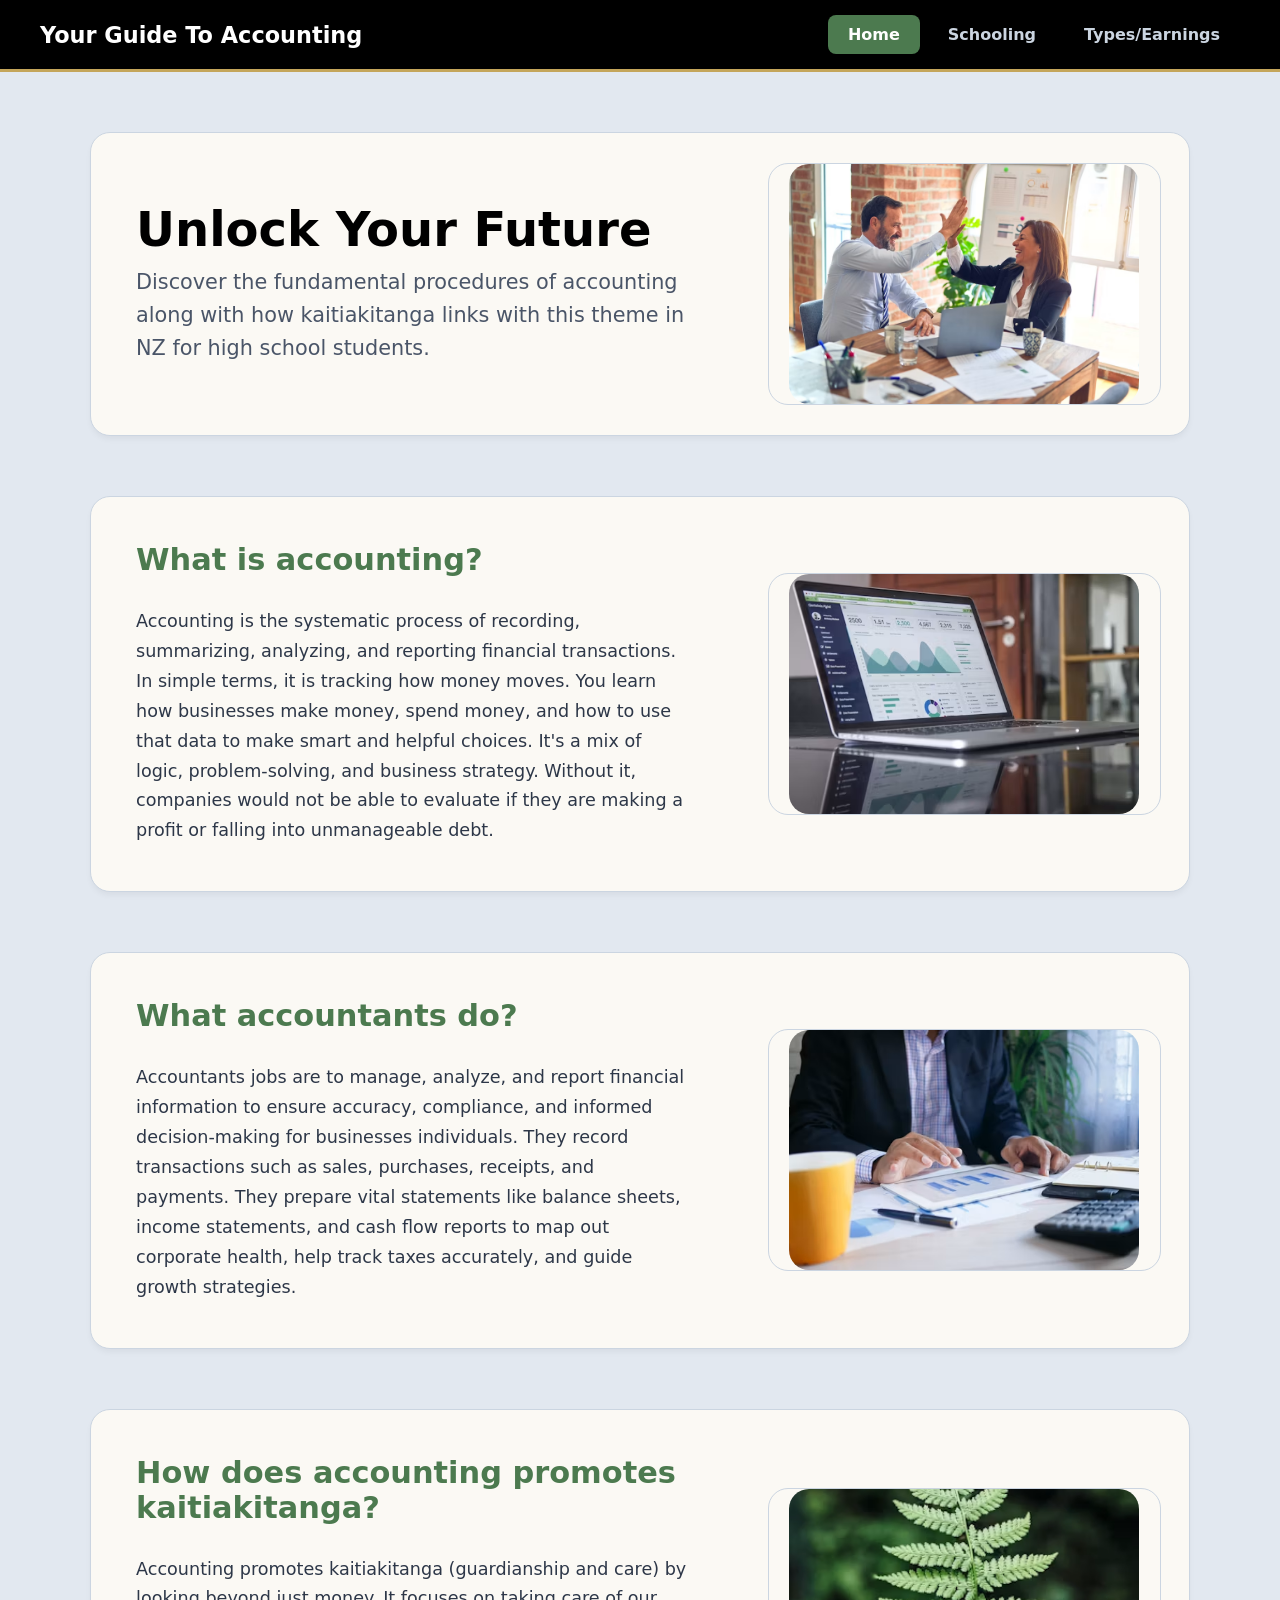
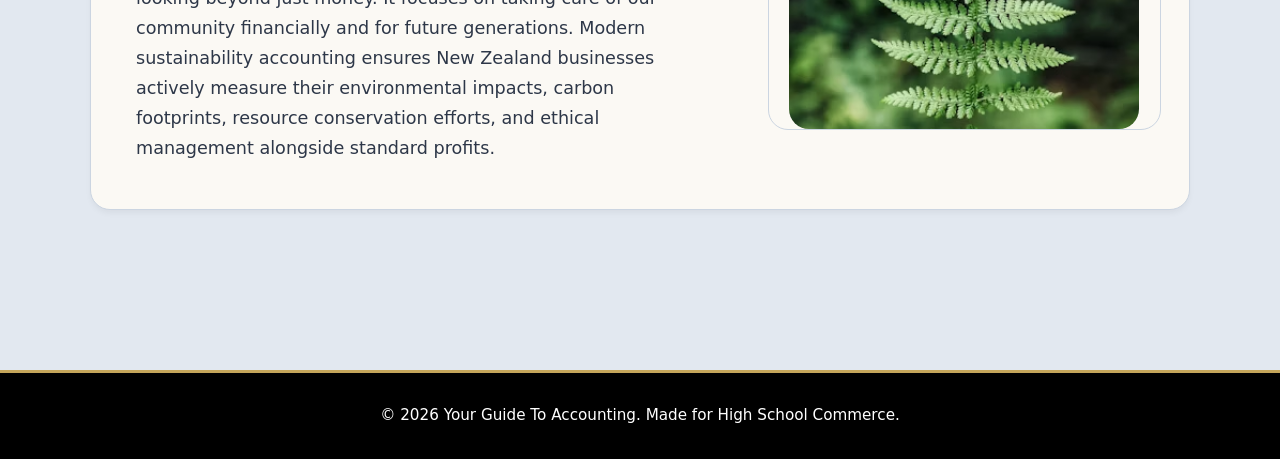
==== index.html @ c24c5341 "First upload of accounting website" ====
<!DOCTYPE html> 

<html lang="en"> 

<head> 

    <meta charset="UTF-8" /> 

    <meta name="viewport" content="width=device-width, initial-scale=1.0" /> 

    <title>Your Guide To Accounting - Home</title> 

    <!-- This links this page to our style.css file for all the colors and fonts --> 

    <link rel="stylesheet" href="style.css" /> 

</head> 

<body id="top"> <!-- The id="top" lets us make a jump button at the bottom to snap back here --> 

 

    <!-- This is the top banner that holds the title and our menu links --> 

    <header class="header-container"> 

        <span class="site-title">Your Guide To Accounting</span> 

        <!-- This is the navigation bar menu. Clicking a link opens that page --> 

        <ul class="navbar"> 

            <li><a href="index.html" class="active">Home</a></li> 

            <li><a href="schooling.html">Schooling</a></li> 

            <li><a href="earnings.html">Types/Earnings</a></li> 

        </ul> 

    </header> 

     

    <!-- This main tag holds all the actual paragraphs and images for the page --> 

    <main class="container"> 

         

        <!-- Row 1: Intro block that puts text on the left and a picture on the right --> 

        <section class="content-row"> 

            <div class="text-block"> 

                <h1 class="hero-title">Unlock Your Future</h1> 

                <p class="hero-subtitle"> 

                    Discover the fundamental procedures of accounting along with how kaitiakitanga links with this theme in NZ for high school students. 

                </p> 

            </div> 

            <div class="image-block"> 

                <img src="images/photo-1600880292203-757bb62b4baf.avif" alt="High school students collaborating on a project" /> 

            </div> 

        </section> 

 

        <!-- Row 2: What is accounting topic box --> 

        <section class="content-row"> 

            <div class="text-block"> 

                <h2>What is accounting?</h2> 

                <p> 

                    Accounting is the systematic process of recording, summarizing, analyzing, and reporting financial transactions. In simple terms, it is tracking how money moves. You learn how businesses make money, spend money, and how to use that data to make smart and helpful choices. It's a mix of logic, problem-solving, and business strategy. Without it, companies would not be able to evaluate if they are making a profit or falling into unmanageable debt. 

                </p> 

            </div> 

            <div class="image-block"> 

                <img src="images/photo-1460925895917-afdab827c52f.avif" alt="Laptop displaying a financial spreadsheet on a desk" /> 

            </div> 

        </section> 

         

        <!-- Row 3: What accountants do topic box --> 

        <section class="content-row"> 

            <div class="text-block"> 

                <h2>What accountants do?</h2> 

                <p> 

                    Accountants jobs are to manage, analyze, and report financial information to ensure accuracy, compliance, and informed decision-making for businesses individuals. They record transactions such as sales, purchases, receipts, and payments. They prepare vital statements like balance sheets, income statements, and cash flow reports to map out corporate health, help track taxes accurately, and guide growth strategies. 

                </p> 

            </div> 

            <div class="image-block"> 

                <img src="images/photo-1628348068343-c6a848d2b6dd.avif" alt="Accountant analyzing financial reports at a desk" /> 

            </div> 

        </section> 

 

        <!-- Row 4: Kaitiakitanga topic box --> 

        <section class="content-row"> 

            <div class="text-block"> 

                <h2>How does accounting promotes kaitiakitanga?</h2> 

                <p> 

                    Accounting promotes kaitiakitanga (guardianship and care) by looking beyond just money. It focuses on taking care of our community financially and for future generations. Modern sustainability accounting ensures New Zealand businesses actively measure their environmental impacts, carbon footprints, resource conservation efforts, and ethical management alongside standard profits. 

                </p> 

            </div> 

            <div class="image-block"> 

                <img src="images/photo-1599148401005-fe6d7497cb5e.avif" alt="Hand holding a green fern leaf" /> 

            </div> 

        </section> 

 

    </main> 

 

    <!-- This is the very bottom of our website with the copyright text --> 

    <footer class="site-footer"> 

        <p>&copy; 2026 Your Guide To Accounting. Made for High School Commerce.</p> 

    </footer> 

 

</body> 

</html>
---- style.css ----
/* GENERAL STYLES FOR THE WHOLE PAGE */ 

body {  

    margin: 0;  

    padding: 0;  

    font-family: system-ui, -apple-system, BlinkMacSystemFont, "Segoe UI", Roboto, sans-serif; 

    background-color: #e2e8f0; /* Soft silver grey background canvas */ 

    color: #000000;             

} 

 

h1 { 

    color: #000000; 

} 

 

h2 { 

    color: #4C7A4F;            /* Section titles use your Kawakawa Green */ 

    font-size: 1.9rem; 

    margin: 15px; 

    font-weight: 700; 

} 

 

p { 

    font-size: 1.1rem; 

    line-height: 1.7;  

    margin: 15px; 

    color: #2d3748;            /* Dark charcoal text for comfortable reading */ 

} 

 

/* TOP BAR MENU AND BUTTON STYLES */ 

.header-container { 

    display: flex; 

    justify-content: space-between;  

    align-items: center; 

    background-color: #000000;      /* Pure black navigation header bar */ 

    padding: 5px 40px; 

    border-bottom: 3px solid #C4A55A; /* Gold ribbon indicator under the navbar */ 

} 

 

.site-title { 

    font-size: 1.4rem; 

    font-weight: bold; 

    color: #ffffff; 

} 

 

.navbar { 

    list-style-type: none;  

    margin: 0;  

    padding: 10px 0;  

    display: flex;          

    gap: 8px;               

} 

 

.navbar li a {  

    display: block;  

    color: #cbd5e1;  

    text-align: center;  

    padding: 10px 20px;  

    text-decoration: none;  

    font-weight: 600; 

    transition: all 0.2s ease;  

} 

 

/* This triggers when the user hovers their mouse cursor over a menu item */ 

.navbar li a:hover {  

    color: #C4A55A; /* Menu links slide into Gold on hover */ 

} 

 

/* This colors the button for whatever page the user is currently looking at */ 

.navbar li a.active { 

    color: #ffffff; 

    background-color: #4C7A4F; /* Current page tag matches your Green hex */ 

    border-radius: 8px; 

} 

 

/* TWO COLUMN CONTENT ROW STYLES (TEXT + IMAGE SIDE-BY-SIDE) */ 

.container { 

    max-width: 1100px;  

    margin: 0 auto;     

    padding: 20px; 

    margin-top: 40px; 

} 

 

.content-row { 

    display: grid; 

    grid-template-columns: 1.2fr 0.8fr;  

    gap: 60px; 

    align-items: center; 

    margin-bottom: 60px; 

    background-color: #fbf9f4; /* CHANGED: Clean cream beige inside content boxes */ 

    padding: 30px; 

    border-radius: 20px; 

    border: 1px solid #cbd5e1; 

    box-shadow: 0 4px 6px -1px rgba(0, 0, 0, 0.05); 

} 

 

.text-block { 

    display: flex; 

    flex-direction: column; 

    justify-content: center; 

} 

 

.image-block { 

    width: 100%; 

    display: flex; 

    justify-content: center; 

    overflow: hidden;  

    border-radius: 20px; 

    border: 1px solid #cbd5e1; 

} 

 

.image-block img { 

    width: 100%; 

    max-width: 350px; 

    height: 240px;        

    object-fit: cover;    

    border-radius: 20px;  

    transition: transform 0.4s ease;  

} 

 

.image-block:hover img { 

    transform: scale(1.05);  

} 

 

.hero-title { 

    font-size: 3rem; 

    font-weight: 800; 

    margin: 15px 15px 5px 15px; 

    line-height: 1.1; 

} 

 

.hero-subtitle { 

    color: #4a5568; 

    font-size: 1.3rem; 

    font-weight: normal; 

    line-height: 1.6; 

    margin: 5px 15px 15px 15px; 

} 

 

/* SCHOOLING PATHWAY TIMELINE AND GRID STYLES */ 

.badge { 

    display: inline-block; 

    background-color: rgba(76, 122, 79, 0.1); /* Subtle green tint glow capsule */ 

    color: #4C7A4F;                           /* Green badge typography text */ 

    padding: 6px 14px; 

    border-radius: 100px; 

    font-size: 0.85rem; 

    font-weight: 600; 

    margin-bottom: 10px; 

    border: 1px solid rgba(76, 122, 79, 0.2); 

    margin-left: 15px; 

} 

 

.section-divider-title { 

    font-size: 2rem; 

    color: #000000; 

    font-weight: bold; 

    margin: 60px 15px 25px 15px; 

} 

 

.timeline-container { 

    display: grid; 

    grid-template-columns: repeat(3, 1fr); 

    gap: 25px; 

    margin: 15px; 

} 

 

.timeline-card { 

    background-color: #fbf9f4; /* CHANGED: Clean cream beige background for timeline cards */ 

    padding: 25px; 

    border-radius: 20px; 

    border: 1px solid #cbd5e1; 

    box-shadow: 0 4px 6px -1px rgba(0, 0, 0, 0.05); 

    transition: all 0.3s ease; 

} 

 

.timeline-card:hover { 

    transform: translateY(-5px);  

    border-color: #4C7A4F; /* Cards light up green on mouse focus hover */ 

} 

 

.card-header { 

    display: flex; 

    flex-direction: column; 

    gap: 8px; 

    margin-bottom: 15px; 

} 

 

.step-number { 

    align-self: flex-start; 

    background-color: #4C7A4F; /* Year tag boxes filled with Kawakawa Green */ 

    color: #ffffff; 

    font-weight: bold; 

    font-size: 0.85rem; 

    padding: 4px 10px; 

    border-radius: 6px; 

} 

 

.step-title { 

    color: #000000; 

    font-size: 1.4rem; 

    font-weight: bold; 

} 

 

.timeline-card p { 

    margin: 0; 

    font-size: 1rem; 

    color: #4a5568; 

    line-height: 1.6; 

} 

 

.info-grid { 

    display: grid; 

    grid-template-columns: 1fr 1fr; 

    gap: 30px; 

    margin: 15px; 

} 

 

.grid-card { 

    background-color: #fbf9f4; /* CHANGED: Clean cream beige backdrop for university path blocks */ 

    border-radius: 20px; 

    overflow: hidden; 

    border: 1px solid #cbd5e1; 

    box-shadow: 0 4px 6px -1px rgba(0, 0, 0, 0.05); 

    transition: border-color 0.3s ease; 

} 

 

.grid-card:hover { 

    border-color: #4C7A4F; /* University path cards highlight green on hover */ 

} 

 

.grid-image { 

    overflow: hidden; 

    width: 100%; 

    height: 220px; 

} 

 

.grid-image img { 

    width: 100%; 

    height: 100%; 

    object-fit: cover; 

    transition: transform 0.4s ease; 

} 

 

.grid-card:hover .grid-image img { 

    transform: scale(1.05); 

} 

 

.grid-content { 

    padding: 25px; 

} 

 

.grid-content h3 { 

    margin: 0 0 10px 0; 

    color: #000000; 

    font-size: 1.6rem; 

    font-weight: bold; 

} 

 

.grid-content p { 

    margin: 0; 

    font-size: 1.05rem; 

    color: #4a5568; 

    line-height: 1.6; 

} 

 

.top-link { 

    color: #4C7A4F; /* Back to top links set to Kawakawa Green */ 

    text-decoration: none; 

    font-size: 1rem; 

    font-weight: 600; 

    margin: 20px 15px; 

    display: inline-block; 

    transition: color 0.2s ease; 

} 

 

.top-link:hover { 

    color: #C4A55A; /* Link turns Gold when hovered */ 

} 

 

/* SALARY DATA TABLE STYLES */ 

.table-section { 

    margin: 60px 15px; 

} 

 

.table-wrapper { 

    overflow-x: auto;  

    border-radius: 16px; 

    border: 1px solid #cbd5e1; 

} 

 

.data-table { 

    width: 100%; 

    border-collapse: collapse;  

    background-color: #fbf9f4; /* CHANGED: Data table body background uses cream beige */ 

    text-align: left; 

    font-size: 1.05rem; 

} 

 

.data-table th { 

    background-color: #000000; /* Table row heading banner set to pure black */ 

    color: #ffffff;             

    padding: 18px 24px; 

    font-weight: 600; 

} 

 

.data-table td { 

    padding: 18px 24px; 

    border-bottom: 1px solid #cbd5e1; 

    color: #2d3748; 

} 

 

.data-table tbody tr:last-child td { 

    border-bottom: none;  

} 

 

.data-table tbody tr:hover td { 

    color: #000000; 

    background-color: rgba(76, 122, 79, 0.03); /* Soft row tracking hover tint */ 

} 

 

/* SITE FOOTER AREA STYLES */ 

.site-footer { 

    text-align: center; 

    padding: 30px; 

    margin-top: 80px; 

    border-top: 3px solid #C4A55A; /* Gold crown divider line above footer */ 

    background-color: #000000;     /* Solid black layout footer row wrap block */ 

} 

 

.site-footer p { 

    font-size: 0.95rem; 

    color: #ffffff; 

    margin: 0; 

}
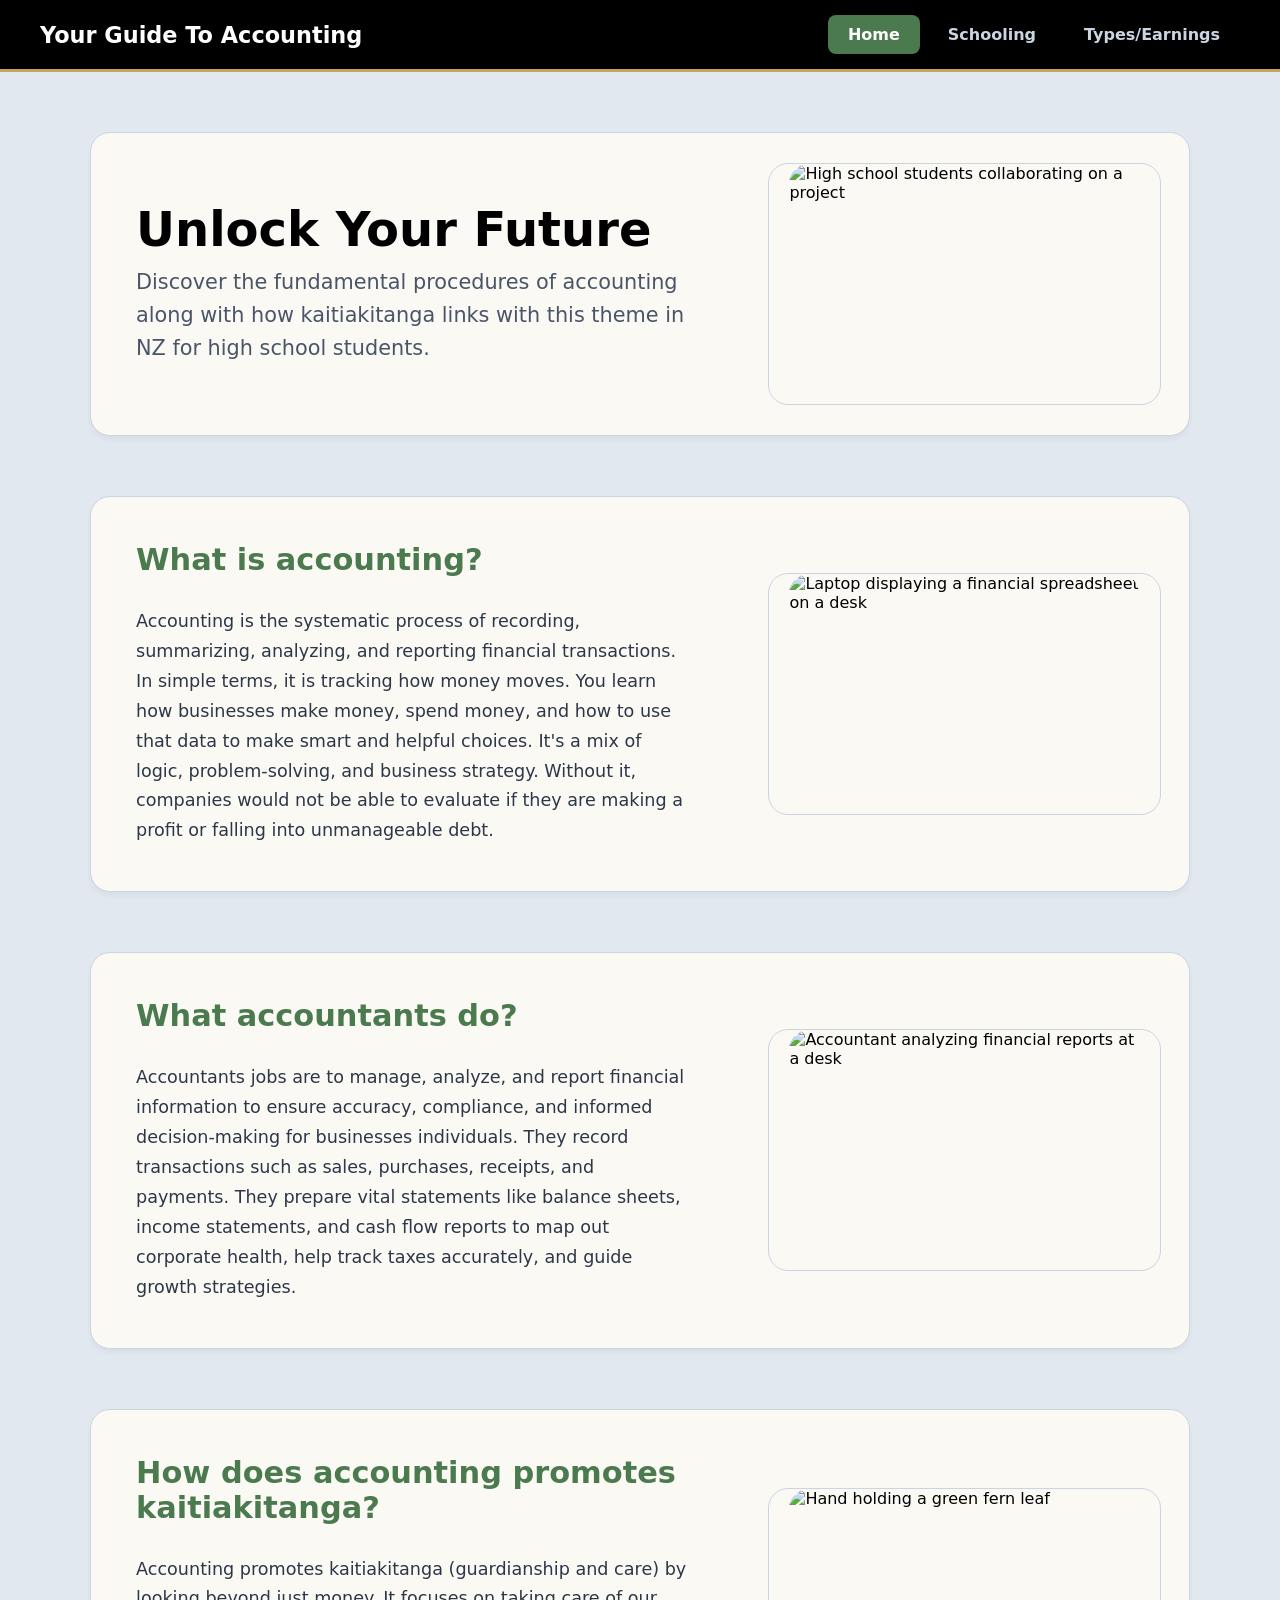
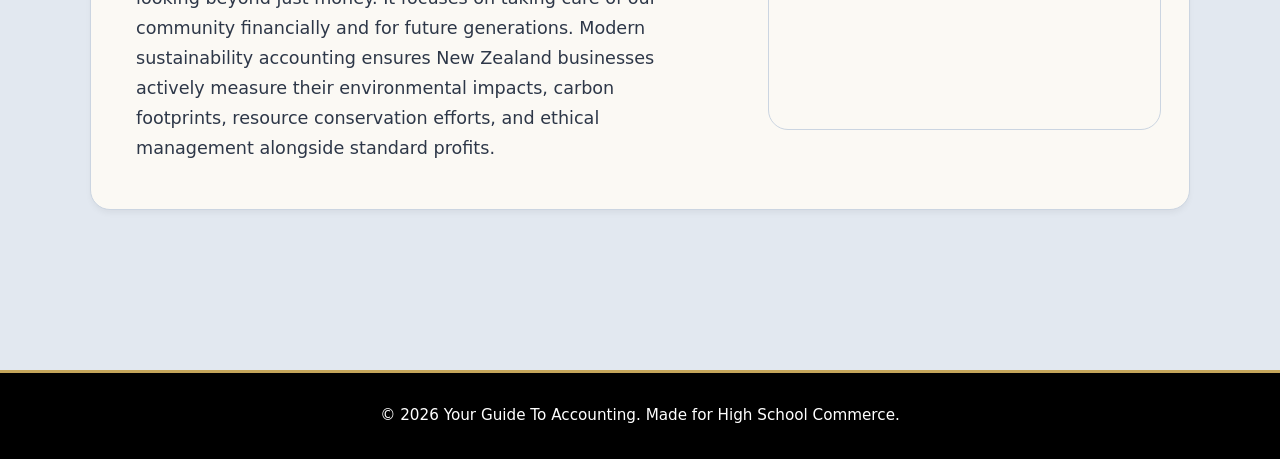
==== commit 3108c09c: "Rename of image files" ====
--- a/index.html
+++ b/index.html
@@ -1,171 +1,86 @@
 <!DOCTYPE html> 
-
 <html lang="en"> 
-
-<head> 
-
+<head>
     <meta charset="UTF-8" /> 
-
     <meta name="viewport" content="width=device-width, initial-scale=1.0" /> 
-
     <title>Your Guide To Accounting - Home</title> 
-
     <!-- This links this page to our style.css file for all the colors and fonts --> 
-
     <link rel="stylesheet" href="style.css" /> 
-
 </head> 
-
 <body id="top"> <!-- The id="top" lets us make a jump button at the bottom to snap back here --> 
 
- 
-
     <!-- This is the top banner that holds the title and our menu links --> 
-
     <header class="header-container"> 
-
         <span class="site-title">Your Guide To Accounting</span> 
-
         <!-- This is the navigation bar menu. Clicking a link opens that page --> 
-
         <ul class="navbar"> 
-
             <li><a href="index.html" class="active">Home</a></li> 
-
             <li><a href="schooling.html">Schooling</a></li> 
-
             <li><a href="earnings.html">Types/Earnings</a></li> 
-
         </ul> 
-
     </header> 
-
      
-
     <!-- This main tag holds all the actual paragraphs and images for the page --> 
-
     <main class="container"> 
-
          
-
         <!-- Row 1: Intro block that puts text on the left and a picture on the right --> 
-
         <section class="content-row"> 
-
             <div class="text-block"> 
-
                 <h1 class="hero-title">Unlock Your Future</h1> 
-
                 <p class="hero-subtitle"> 
-
                     Discover the fundamental procedures of accounting along with how kaitiakitanga links with this theme in NZ for high school students. 
-
                 </p> 
-
             </div> 
-
             <div class="image-block"> 
-
-                <img src="images/photo-1600880292203-757bb62b4baf.avif" alt="High school students collaborating on a project" /> 
-
+                <img src="assets/images/teamwork.avif" alt="High school students collaborating on a project" /> 
             </div> 
-
         </section> 
 
- 
-
         <!-- Row 2: What is accounting topic box --> 
-
         <section class="content-row"> 
-
             <div class="text-block"> 
-
                 <h2>What is accounting?</h2> 
-
                 <p> 
-
                     Accounting is the systematic process of recording, summarizing, analyzing, and reporting financial transactions. In simple terms, it is tracking how money moves. You learn how businesses make money, spend money, and how to use that data to make smart and helpful choices. It's a mix of logic, problem-solving, and business strategy. Without it, companies would not be able to evaluate if they are making a profit or falling into unmanageable debt. 
-
                 </p> 
-
             </div> 
-
             <div class="image-block"> 
-
-                <img src="images/photo-1460925895917-afdab827c52f.avif" alt="Laptop displaying a financial spreadsheet on a desk" /> 
-
+                <img src="assets/images/computer-with-business-overview.avif" alt="Laptop displaying a financial spreadsheet on a desk" /> 
             </div> 
-
+        </section> 
+         
+        <!-- Row 3: What accountants do topic box --> 
+        <section class="content-row"> 
+            <div class="text-block"> 
+                <h2>What accountants do?</h2> 
+                <p> 
+                    Accountants jobs are to manage, analyze, and report financial information to ensure accuracy, compliance, and informed decision-making for businesses individuals. They record transactions such as sales, purchases, receipts, and payments. They prepare vital statements like balance sheets, income statements, and cash flow reports to map out corporate health, help track taxes accurately, and guide growth strategies. 
+                </p> 
+            </div> 
+            <div class="image-block"> 
+                <img src="assets/images/computer-work.jpg" alt="Accountant analyzing financial reports at a desk" /> 
+            </div> 
         </section> 
 
-         
-
-        <!-- Row 3: What accountants do topic box --> 
-
+        <!-- Row 4: Kaitiakitanga topic box --> 
         <section class="content-row"> 
-
             <div class="text-block"> 
-
-                <h2>What accountants do?</h2> 
-
+                <h2>How does accounting promotes kaitiakitanga?</h2> 
                 <p> 
-
-                    Accountants jobs are to manage, analyze, and report financial information to ensure accuracy, compliance, and informed decision-making for businesses individuals. They record transactions such as sales, purchases, receipts, and payments. They prepare vital statements like balance sheets, income statements, and cash flow reports to map out corporate health, help track taxes accurately, and guide growth strategies. 
-
+                    Accounting promotes kaitiakitanga (guardianship and care) by looking beyond just money. It focuses on taking care of our community financially and for future generations. Modern sustainability accounting ensures New Zealand businesses actively measure their environmental impacts, carbon footprints, resource conservation efforts, and ethical management alongside standard profits. 
                 </p> 
-
             </div> 
-
             <div class="image-block"> 
-
-                <img src="images/photo-1628348068343-c6a848d2b6dd.avif" alt="Accountant analyzing financial reports at a desk" /> 
-
+                <img src="assets/images/kaitiakitanga.avif" alt="Hand holding a green fern leaf" /> 
             </div> 
-
         </section> 
-
- 
-
-        <!-- Row 4: Kaitiakitanga topic box --> 
-
-        <section class="content-row"> 
-
-            <div class="text-block"> 
-
-                <h2>How does accounting promotes kaitiakitanga?</h2> 
-
-                <p> 
-
-                    Accounting promotes kaitiakitanga (guardianship and care) by looking beyond just money. It focuses on taking care of our community financially and for future generations. Modern sustainability accounting ensures New Zealand businesses actively measure their environmental impacts, carbon footprints, resource conservation efforts, and ethical management alongside standard profits. 
-
-                </p> 
-
-            </div> 
-
-            <div class="image-block"> 
-
-                <img src="images/photo-1599148401005-fe6d7497cb5e.avif" alt="Hand holding a green fern leaf" /> 
-
-            </div> 
-
-        </section> 
-
- 
 
     </main> 
 
- 
-
     <!-- This is the very bottom of our website with the copyright text --> 
-
     <footer class="site-footer"> 
-
         <p>&copy; 2026 Your Guide To Accounting. Made for High School Commerce.</p> 
-
     </footer> 
 
- 
-
 </body> 
-
-</html> +</html>
--- a/style.css
+++ b/style.css
@@ -1,665 +1,334 @@
-/* GENERAL STYLES FOR THE WHOLE PAGE */ 
-
-body {  
-
-    margin: 0;  
-
-    padding: 0;  
-
-    font-family: system-ui, -apple-system, BlinkMacSystemFont, "Segoe UI", Roboto, sans-serif; 
-
-    background-color: #e2e8f0; /* Soft silver grey background canvas */ 
-
-    color: #000000;             
-
-} 
-
- 
-
-h1 { 
-
-    color: #000000; 
-
-} 
-
- 
-
-h2 { 
-
-    color: #4C7A4F;            /* Section titles use your Kawakawa Green */ 
-
-    font-size: 1.9rem; 
-
-    margin: 15px; 
-
-    font-weight: 700; 
-
-} 
-
- 
-
-p { 
-
-    font-size: 1.1rem; 
-
-    line-height: 1.7;  
-
-    margin: 15px; 
-
-    color: #2d3748;            /* Dark charcoal text for comfortable reading */ 
-
-} 
-
- 
-
-/* TOP BAR MENU AND BUTTON STYLES */ 
-
-.header-container { 
-
-    display: flex; 
-
-    justify-content: space-between;  
-
-    align-items: center; 
-
-    background-color: #000000;      /* Pure black navigation header bar */ 
-
-    padding: 5px 40px; 
-
-    border-bottom: 3px solid #C4A55A; /* Gold ribbon indicator under the navbar */ 
-
-} 
-
- 
-
-.site-title { 
-
-    font-size: 1.4rem; 
-
-    font-weight: bold; 
-
-    color: #ffffff; 
-
-} 
-
- 
-
-.navbar { 
-
-    list-style-type: none;  
-
-    margin: 0;  
-
-    padding: 10px 0;  
-
-    display: flex;          
-
-    gap: 8px;               
-
-} 
-
- 
-
-.navbar li a {  
-
-    display: block;  
-
-    color: #cbd5e1;  
-
-    text-align: center;  
-
-    padding: 10px 20px;  
-
-    text-decoration: none;  
-
-    font-weight: 600; 
-
-    transition: all 0.2s ease;  
-
-} 
-
- 
-
-/* This triggers when the user hovers their mouse cursor over a menu item */ 
-
-.navbar li a:hover {  
-
-    color: #C4A55A; /* Menu links slide into Gold on hover */ 
-
-} 
-
- 
-
-/* This colors the button for whatever page the user is currently looking at */ 
-
-.navbar li a.active { 
-
-    color: #ffffff; 
-
-    background-color: #4C7A4F; /* Current page tag matches your Green hex */ 
-
-    border-radius: 8px; 
-
-} 
-
- 
-
-/* TWO COLUMN CONTENT ROW STYLES (TEXT + IMAGE SIDE-BY-SIDE) */ 
-
-.container { 
-
-    max-width: 1100px;  
-
-    margin: 0 auto;     
-
-    padding: 20px; 
-
-    margin-top: 40px; 
-
-} 
-
- 
-
-.content-row { 
-
-    display: grid; 
-
-    grid-template-columns: 1.2fr 0.8fr;  
-
-    gap: 60px; 
-
-    align-items: center; 
-
-    margin-bottom: 60px; 
-
-    background-color: #fbf9f4; /* CHANGED: Clean cream beige inside content boxes */ 
-
-    padding: 30px; 
-
+/* GENERAL STYLES FOR THE WHOLE PAGE */
+body { 
+    margin: 0; 
+    padding: 0; 
+    font-family: system-ui, -apple-system, BlinkMacSystemFont, "Segoe UI", Roboto, sans-serif;
+    background-color: #e2e8f0; /* Soft silver grey background canvas */
+    color: #000000;            
+}
+
+h1 {
+    color: #000000;
+}
+
+h2 {
+    color: #4C7A4F;            /* Section titles use your Kawakawa Green */
+    font-size: 1.9rem;
+    margin: 15px;
+    font-weight: 700;
+}
+
+p {
+    font-size: 1.1rem;
+    line-height: 1.7; 
+    margin: 15px;
+    color: #2d3748;            /* Dark charcoal text for comfortable reading */
+}
+
+/* TOP BAR MENU AND BUTTON STYLES */
+.header-container {
+    display: flex;
+    justify-content: space-between; 
+    align-items: center;
+    background-color: #000000;      /* Pure black navigation header bar */
+    padding: 5px 40px;
+    border-bottom: 3px solid #C4A55A; /* Gold ribbon indicator under the navbar */
+}
+
+.site-title {
+    font-size: 1.4rem;
+    font-weight: bold;
+    color: #ffffff;
+}
+
+.navbar {
+    list-style-type: none; 
+    margin: 0; 
+    padding: 10px 0; 
+    display: flex;         
+    gap: 8px;              
+}
+
+.navbar li a { 
+    display: block; 
+    color: #cbd5e1; 
+    text-align: center; 
+    padding: 10px 20px; 
+    text-decoration: none; 
+    font-weight: 600;
+    transition: all 0.2s ease; 
+}
+
+/* This triggers when the user hovers their mouse cursor over a menu item */
+.navbar li a:hover { 
+    color: #C4A55A; /* Menu links slide into Gold on hover */
+}
+
+/* This colors the button for whatever page the user is currently looking at */
+.navbar li a.active {
+    color: #ffffff;
+    background-color: #4C7A4F; /* Current page tag matches your Green hex */
+    border-radius: 8px;
+}
+
+/* TWO COLUMN CONTENT ROW STYLES (TEXT + IMAGE SIDE-BY-SIDE) */
+.container {
+    max-width: 1100px; 
+    margin: 0 auto;    
+    padding: 20px;
+    margin-top: 40px;
+}
+
+.content-row {
+    display: grid;
+    grid-template-columns: 1.2fr 0.8fr; 
+    gap: 60px;
+    align-items: center;
+    margin-bottom: 60px;
+    background-color: #fbf9f4; /* Clean cream beige inside content boxes */
+    padding: 30px;
+    border-radius: 20px;
+    border: 1px solid #cbd5e1;
+    box-shadow: 0 4px 6px -1px rgba(0, 0, 0, 0.05);
+}
+
+.text-block {
+    display: flex;
+    flex-direction: column;
+    justify-content: center;
+}
+
+.image-block {
+    width: 100%;
+    display: flex;
+    justify-content: center;
+    overflow: hidden; 
+    border-radius: 20px;
+    border: 1px solid #cbd5e1;
+}
+
+.image-block img {
+    width: 100%;
+    max-width: 350px;
+    height: 240px;       
+    object-fit: cover;   
     border-radius: 20px; 
-
-    border: 1px solid #cbd5e1; 
-
-    box-shadow: 0 4px 6px -1px rgba(0, 0, 0, 0.05); 
-
-} 
-
- 
-
-.text-block { 
-
-    display: flex; 
-
-    flex-direction: column; 
-
-    justify-content: center; 
-
-} 
-
- 
-
-.image-block { 
-
-    width: 100%; 
-
-    display: flex; 
-
-    justify-content: center; 
-
-    overflow: hidden;  
-
-    border-radius: 20px; 
-
-    border: 1px solid #cbd5e1; 
-
-} 
-
- 
-
-.image-block img { 
-
-    width: 100%; 
-
-    max-width: 350px; 
-
-    height: 240px;        
-
-    object-fit: cover;    
-
-    border-radius: 20px;  
-
-    transition: transform 0.4s ease;  
-
-} 
-
- 
-
-.image-block:hover img { 
-
-    transform: scale(1.05);  
-
-} 
-
- 
-
-.hero-title { 
-
-    font-size: 3rem; 
-
-    font-weight: 800; 
-
-    margin: 15px 15px 5px 15px; 
-
-    line-height: 1.1; 
-
-} 
-
- 
-
-.hero-subtitle { 
-
-    color: #4a5568; 
-
-    font-size: 1.3rem; 
-
-    font-weight: normal; 
-
-    line-height: 1.6; 
-
-    margin: 5px 15px 15px 15px; 
-
-} 
-
- 
-
-/* SCHOOLING PATHWAY TIMELINE AND GRID STYLES */ 
-
-.badge { 
-
-    display: inline-block; 
-
-    background-color: rgba(76, 122, 79, 0.1); /* Subtle green tint glow capsule */ 
-
-    color: #4C7A4F;                           /* Green badge typography text */ 
-
-    padding: 6px 14px; 
-
-    border-radius: 100px; 
-
-    font-size: 0.85rem; 
-
-    font-weight: 600; 
-
-    margin-bottom: 10px; 
-
-    border: 1px solid rgba(76, 122, 79, 0.2); 
-
-    margin-left: 15px; 
-
-} 
-
- 
-
-.section-divider-title { 
-
-    font-size: 2rem; 
-
-    color: #000000; 
-
-    font-weight: bold; 
-
-    margin: 60px 15px 25px 15px; 
-
-} 
-
- 
-
-.timeline-container { 
-
-    display: grid; 
-
-    grid-template-columns: repeat(3, 1fr); 
-
-    gap: 25px; 
-
-    margin: 15px; 
-
-} 
-
- 
-
-.timeline-card { 
-
-    background-color: #fbf9f4; /* CHANGED: Clean cream beige background for timeline cards */ 
-
-    padding: 25px; 
-
-    border-radius: 20px; 
-
-    border: 1px solid #cbd5e1; 
-
-    box-shadow: 0 4px 6px -1px rgba(0, 0, 0, 0.05); 
-
-    transition: all 0.3s ease; 
-
-} 
-
- 
-
-.timeline-card:hover { 
-
-    transform: translateY(-5px);  
-
-    border-color: #4C7A4F; /* Cards light up green on mouse focus hover */ 
-
-} 
-
- 
-
-.card-header { 
-
-    display: flex; 
-
-    flex-direction: column; 
-
-    gap: 8px; 
-
-    margin-bottom: 15px; 
-
-} 
-
- 
-
-.step-number { 
-
-    align-self: flex-start; 
-
-    background-color: #4C7A4F; /* Year tag boxes filled with Kawakawa Green */ 
-
-    color: #ffffff; 
-
-    font-weight: bold; 
-
-    font-size: 0.85rem; 
-
-    padding: 4px 10px; 
-
-    border-radius: 6px; 
-
-} 
-
- 
-
-.step-title { 
-
-    color: #000000; 
-
-    font-size: 1.4rem; 
-
-    font-weight: bold; 
-
-} 
-
- 
-
-.timeline-card p { 
-
-    margin: 0; 
-
-    font-size: 1rem; 
-
-    color: #4a5568; 
-
-    line-height: 1.6; 
-
-} 
-
- 
-
-.info-grid { 
-
-    display: grid; 
-
-    grid-template-columns: 1fr 1fr; 
-
-    gap: 30px; 
-
-    margin: 15px; 
-
-} 
-
- 
-
-.grid-card { 
-
-    background-color: #fbf9f4; /* CHANGED: Clean cream beige backdrop for university path blocks */ 
-
-    border-radius: 20px; 
-
-    overflow: hidden; 
-
-    border: 1px solid #cbd5e1; 
-
-    box-shadow: 0 4px 6px -1px rgba(0, 0, 0, 0.05); 
-
-    transition: border-color 0.3s ease; 
-
-} 
-
- 
-
-.grid-card:hover { 
-
-    border-color: #4C7A4F; /* University path cards highlight green on hover */ 
-
-} 
-
- 
-
-.grid-image { 
-
-    overflow: hidden; 
-
-    width: 100%; 
-
-    height: 220px; 
-
-} 
-
- 
-
-.grid-image img { 
-
-    width: 100%; 
-
-    height: 100%; 
-
-    object-fit: cover; 
-
     transition: transform 0.4s ease; 
-
-} 
-
- 
-
-.grid-card:hover .grid-image img { 
-
+}
+
+.image-block:hover img {
     transform: scale(1.05); 
-
-} 
-
- 
-
-.grid-content { 
-
-    padding: 25px; 
-
-} 
-
- 
-
-.grid-content h3 { 
-
-    margin: 0 0 10px 0; 
-
-    color: #000000; 
-
-    font-size: 1.6rem; 
-
-    font-weight: bold; 
-
-} 
-
- 
-
-.grid-content p { 
-
-    margin: 0; 
-
-    font-size: 1.05rem; 
-
-    color: #4a5568; 
-
-    line-height: 1.6; 
-
-} 
-
- 
-
-.top-link { 
-
-    color: #4C7A4F; /* Back to top links set to Kawakawa Green */ 
-
-    text-decoration: none; 
-
-    font-size: 1rem; 
-
-    font-weight: 600; 
-
-    margin: 20px 15px; 
-
-    display: inline-block; 
-
-    transition: color 0.2s ease; 
-
-} 
-
- 
-
-.top-link:hover { 
-
-    color: #C4A55A; /* Link turns Gold when hovered */ 
-
-} 
-
- 
-
-/* SALARY DATA TABLE STYLES */ 
-
-.table-section { 
-
-    margin: 60px 15px; 
-
-} 
-
- 
-
-.table-wrapper { 
-
-    overflow-x: auto;  
-
-    border-radius: 16px; 
-
-    border: 1px solid #cbd5e1; 
-
-} 
-
- 
-
-.data-table { 
-
-    width: 100%; 
-
-    border-collapse: collapse;  
-
-    background-color: #fbf9f4; /* CHANGED: Data table body background uses cream beige */ 
-
-    text-align: left; 
-
-    font-size: 1.05rem; 
-
-} 
-
- 
-
-.data-table th { 
-
-    background-color: #000000; /* Table row heading banner set to pure black */ 
-
-    color: #ffffff;             
-
-    padding: 18px 24px; 
-
-    font-weight: 600; 
-
-} 
-
- 
-
-.data-table td { 
-
-    padding: 18px 24px; 
-
-    border-bottom: 1px solid #cbd5e1; 
-
-    color: #2d3748; 
-
-} 
-
- 
-
-.data-table tbody tr:last-child td { 
-
-    border-bottom: none;  
-
-} 
-
- 
-
-.data-table tbody tr:hover td { 
-
-    color: #000000; 
-
-    background-color: rgba(76, 122, 79, 0.03); /* Soft row tracking hover tint */ 
-
-} 
-
- 
-
-/* SITE FOOTER AREA STYLES */ 
-
-.site-footer { 
-
-    text-align: center; 
-
-    padding: 30px; 
-
-    margin-top: 80px; 
-
-    border-top: 3px solid #C4A55A; /* Gold crown divider line above footer */ 
-
-    background-color: #000000;     /* Solid black layout footer row wrap block */ 
-
-} 
-
- 
-
-.site-footer p { 
-
-    font-size: 0.95rem; 
-
-    color: #ffffff; 
-
-    margin: 0; 
-
-} +}
+
+.hero-title {
+    font-size: 3rem;
+    font-weight: 800;
+    margin: 15px 15px 5px 15px;
+    line-height: 1.1;
+}
+
+.hero-subtitle {
+    color: #4a5568;
+    font-size: 1.3rem;
+    font-weight: normal;
+    line-height: 1.6;
+    margin: 5px 15px 15px 15px;
+}
+
+/* SCHOOLING PATHWAY TIMELINE AND GRID STYLES */
+.badge {
+    display: inline-block;
+    background-color: rgba(76, 122, 79, 0.1); /* Subtle green tint glow capsule */
+    color: #4C7A4F;                           /* Green badge typography text */
+    padding: 6px 14px;
+    border-radius: 100px;
+    font-size: 0.85rem;
+    font-weight: 600;
+    margin-bottom: 10px;
+    border: 1px solid rgba(76, 122, 79, 0.2);
+    margin-left: 15px;
+}
+
+.section-divider-title {
+    font-size: 2rem;
+    color: #000000;
+    font-weight: bold;
+    margin: 60px 15px 25px 15px;
+}
+
+.timeline-container {
+    display: grid;
+    grid-template-columns: repeat(3, 1fr);
+    gap: 25px;
+    margin: 15px;
+}
+
+.timeline-card {
+    background-color: #fbf9f4; /* Clean cream beige background for timeline cards */
+    padding: 25px;
+    border-radius: 20px;
+    border: 1px solid #cbd5e1;
+    box-shadow: 0 4px 6px -1px rgba(0, 0, 0, 0.05);
+    transition: all 0.3s ease;
+}
+
+.timeline-card:hover {
+    transform: translateY(-5px); 
+    border-color: #4C7A4F; /* Cards light up green on mouse focus hover */
+}
+
+.card-header {
+    display: flex;
+    flex-direction: column;
+    gap: 8px;
+    margin-bottom: 15px;
+}
+
+.step-number {
+    align-self: flex-start;
+    background-color: #4C7A4F; /* Year tag boxes filled with Kawakawa Green */
+    color: #ffffff;
+    font-weight: bold;
+    font-size: 0.85rem;
+    padding: 4px 10px;
+    border-radius: 6px;
+}
+
+.step-title {
+    color: #000000;
+    font-size: 1.4rem;
+    font-weight: bold;
+}
+
+.timeline-card p {
+    margin: 0;
+    font-size: 1rem;
+    color: #4a5568;
+    line-height: 1.6;
+}
+
+/* INFO GRID ARCHITECTURE */
+.info-grid {
+    display: grid;
+    grid-template-columns: 1fr 1fr;
+    gap: 30px;
+    margin: 15px;
+}
+
+.grid-card {
+    background-color: #fbf9f4; /* Clean cream beige backdrop for university path blocks */
+    border-radius: 20px;
+    overflow: hidden;
+    border: 1px solid #cbd5e1;
+    box-shadow: 0 4px 6px -1px rgba(0, 0, 0, 0.05);
+    transition: border-color 0.3s ease;
+}
+
+.grid-card:hover {
+    border-color: #4C7A4F; /* University path cards highlight green on hover */
+}
+
+.grid-image {
+    overflow: hidden;
+    width: 100%;
+    height: 220px;
+}
+
+.grid-image img {
+    width: 100%;
+    height: 100%;
+    object-fit: cover;
+    transition: transform 0.4s ease;
+}
+
+.grid-card:hover .grid-image img {
+    transform: scale(1.05);
+}
+
+.grid-content {
+    padding: 25px;
+}
+
+.grid-content h3 {
+    margin: 0 0 10px 0;
+    color: #000000;
+    font-size: 1.6rem;
+    font-weight: bold;
+}
+
+.grid-content p {
+    margin: 0;
+    font-size: 1.05rem;
+    color: #4a5568;
+    line-height: 1.6;
+}
+
+.top-link {
+    color: #4C7A4F; /* Back to top links set to Kawakawa Green */
+    text-decoration: none;
+    font-size: 1rem;
+    font-weight: 600;
+    margin: 20px 15px;
+    display: inline-block;
+    transition: color 0.2s ease;
+}
+
+.top-link:hover {
+    color: #C4A55A; /* Link turns Gold when hovered */
+}
+
+/* SALARY DATA TABLE STYLES */
+.table-section {
+    margin: 60px 15px;
+}
+
+.table-wrapper {
+    overflow-x: auto; 
+    border-radius: 16px;
+    border: 1px solid #cbd5e1;
+}
+
+.data-table {
+    width: 100%;
+    border-collapse: collapse; 
+    background-color: #fbf9f4; /* Data table body background uses cream beige */
+    text-align: left;
+    font-size: 1.05rem;
+}
+
+.data-table th {
+    background-color: #000000; /* Table row heading banner set to pure black */
+    color: #ffffff;            
+    padding: 18px 24px;
+    font-weight: 600;
+}
+
+.data-table td {
+    padding: 18px 24px;
+    border-bottom: 1px solid #cbd5e1;
+    color: #2d3748;
+}
+
+.data-table tbody tr:last-child td {
+    border-bottom: none; 
+}
+
+.data-table tbody tr:hover td {
+    color: #000000;
+    background-color: rgba(76, 122, 79, 0.03); /* Soft row tracking hover tint */
+}
+
+/* SITE FOOTER AREA STYLES */
+.site-footer {
+    text-align: center;
+    padding: 30px;
+    margin-top: 80px;
+    border-top: 3px solid #C4A55A; /* Gold crown divider line above footer */
+    background-color: #000000;     /* Solid black layout footer row wrap block */
+}
+
+.site-footer p {
+    font-size: 0.95rem;
+    color: #ffffff;
+    margin: 0;
+}
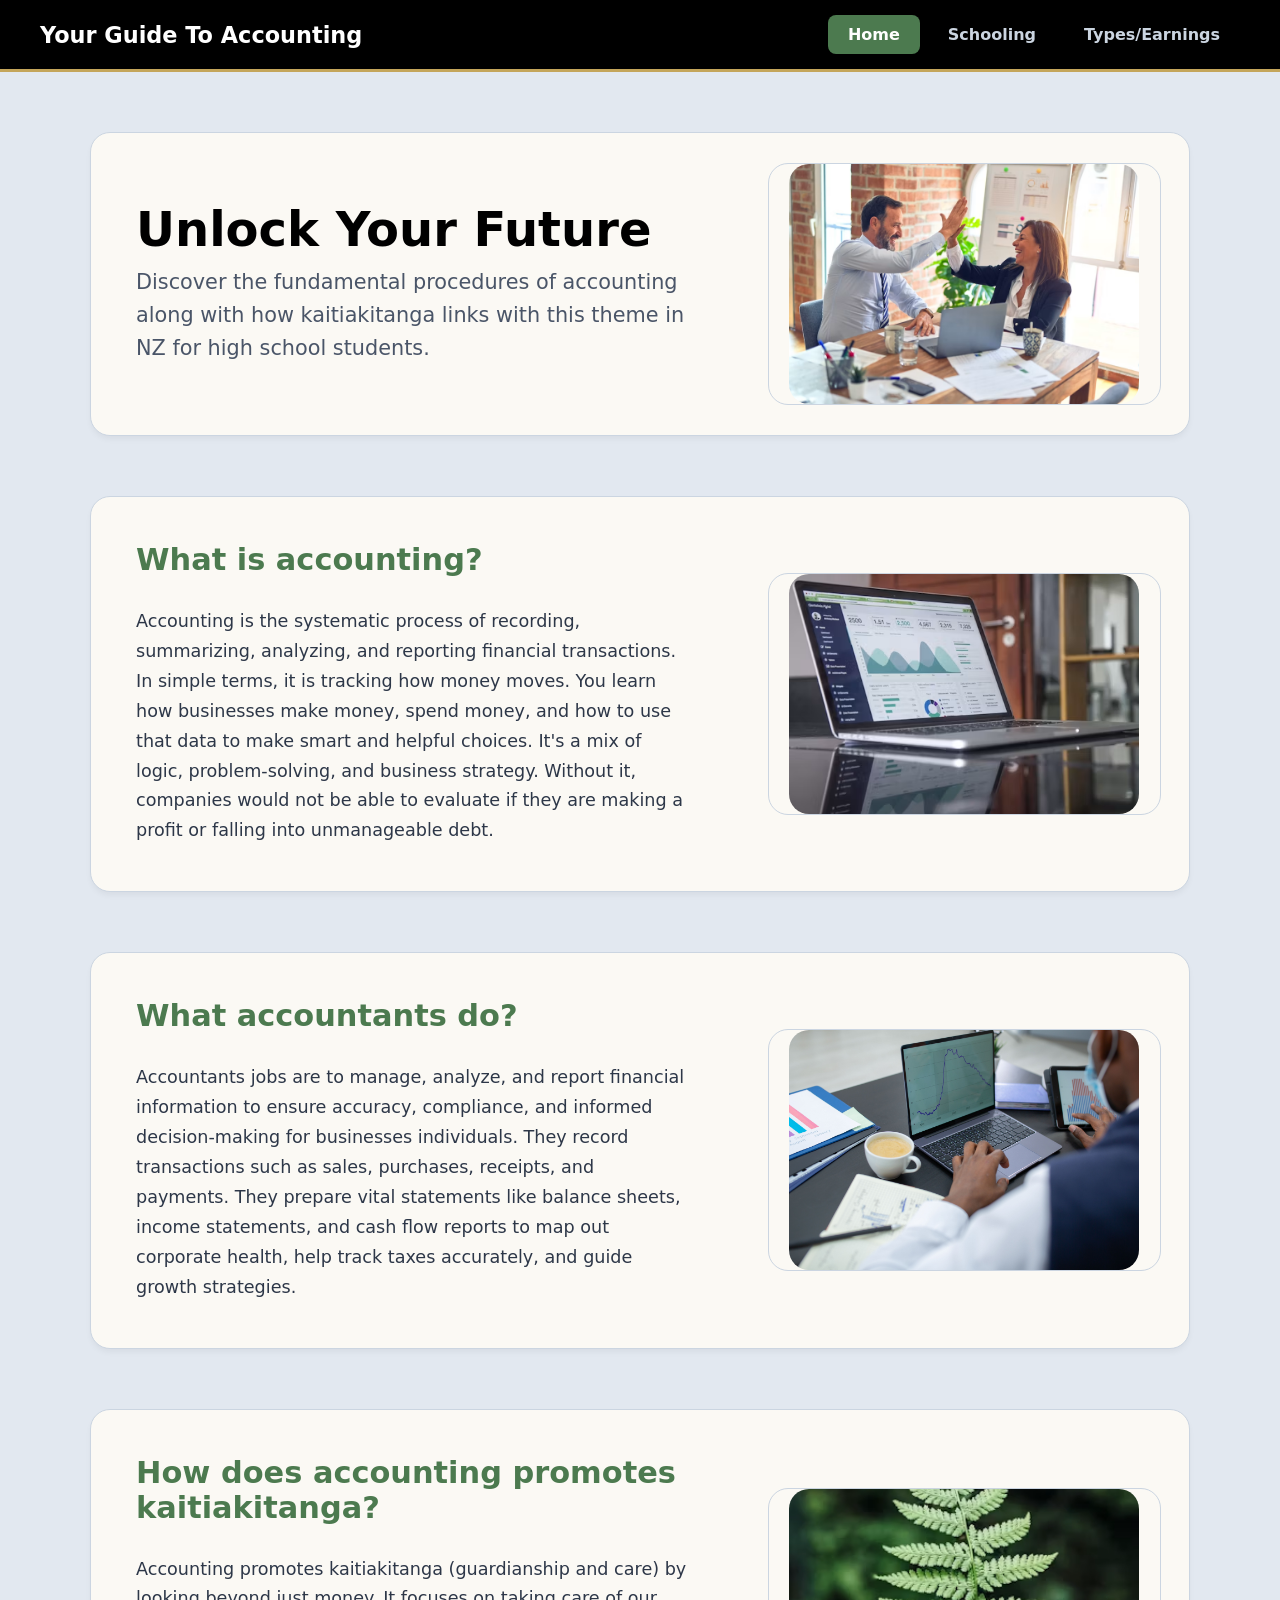
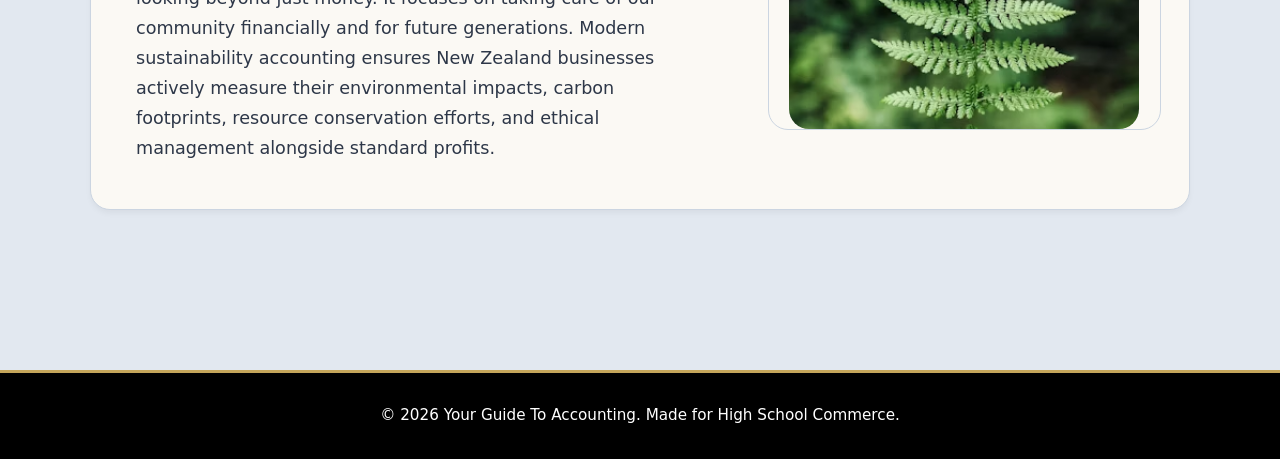
==== commit 27d43ae7: "Final" ====
--- a/index.html
+++ b/index.html
@@ -32,7 +32,8 @@
                 </p> 
             </div> 
             <div class="image-block"> 
-                <img src="assets/images/teamwork.avif" alt="High school students collaborating on a project" /> 
+                <!-- FIX: Perfect path and capitals from your sidebar -->
+                <img src="assets/images/Teamwork.avif" alt="High school students collaborating on a project" /> 
             </div> 
         </section> 
 
@@ -45,7 +46,8 @@
                 </p> 
             </div> 
             <div class="image-block"> 
-                <img src="assets/images/computer-with-business-overview.avif" alt="Laptop displaying a financial spreadsheet on a desk" /> 
+                <!-- FIX: Perfect path and capitals from your sidebar -->
+                <img src="assets/images/Computer-with-business-overview.avif" alt="Laptop displaying a financial spreadsheet on a desk" /> 
             </div> 
         </section> 
          
@@ -58,7 +60,8 @@
                 </p> 
             </div> 
             <div class="image-block"> 
-                <img src="assets/images/computer-work.jpg" alt="Accountant analyzing financial reports at a desk" /> 
+                <!-- FIX: Perfect path and capitals from your sidebar -->
+                <img src="assets/images/Computer-work.jpg" alt="Accountant analyzing financial reports at a desk" /> 
             </div> 
         </section> 
 
@@ -71,7 +74,8 @@
                 </p> 
             </div> 
             <div class="image-block"> 
-                <img src="assets/images/kaitiakitanga.avif" alt="Hand holding a green fern leaf" /> 
+                <!-- FIX: Perfect path and capitals from your sidebar -->
+                <img src="assets/images/Kaitiakitanga.avif" alt="Hand holding a green fern leaf" /> 
             </div> 
         </section> 
 
